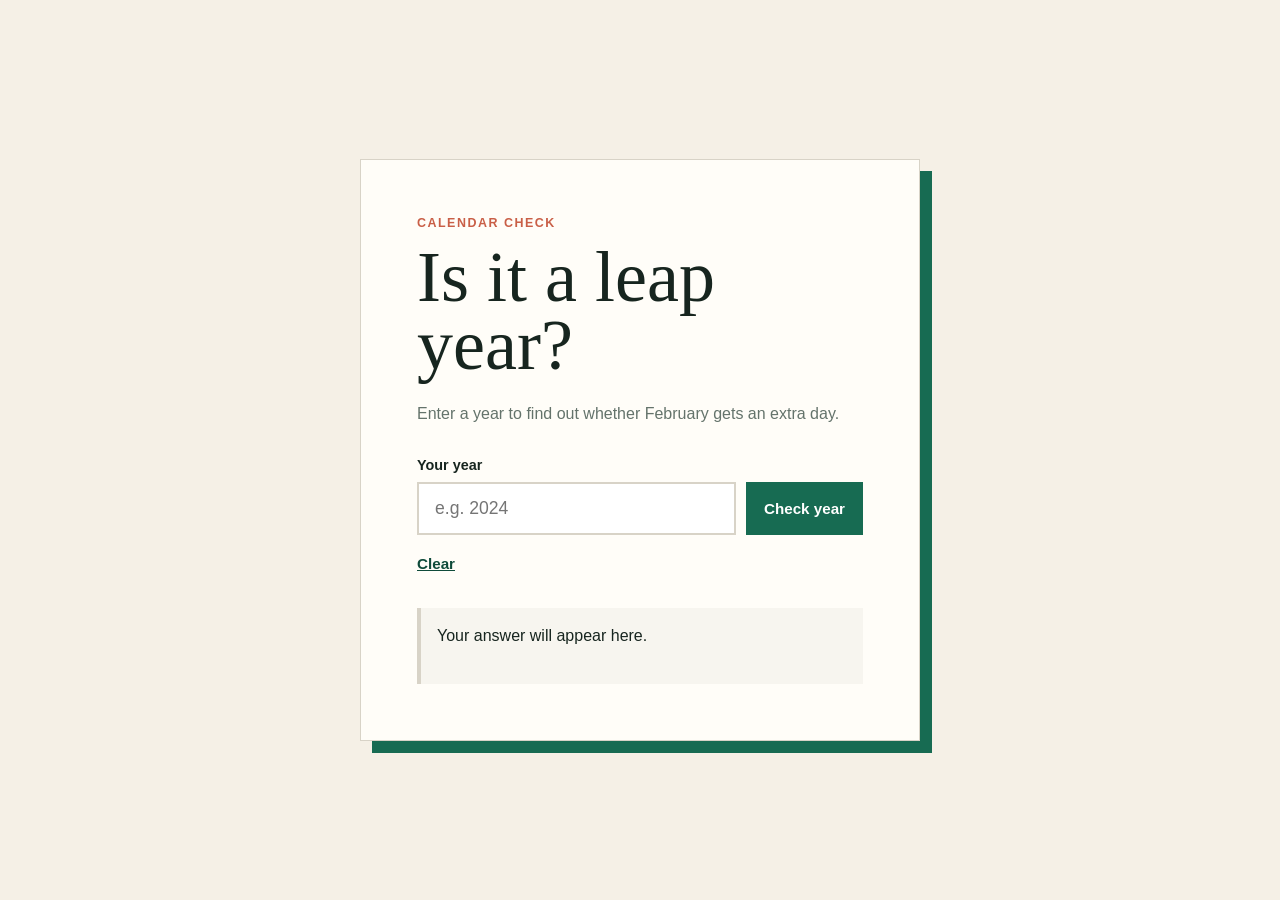
==== index.html @ cb3106bf "first commit" ====
<!DOCTYPE html>
<html lang="en">
<head>
	<meta charset="UTF-8">
	<meta name="viewport" content="width=device-width, initial-scale=1.0">
	<title>Leap Year Checker</title>
	<style>
		:root {
			--ink: #17251f;
			--muted: #64736b;
			--paper: #f5f0e6;
			--panel: #fffdf8;
			--green: #176b52;
			--green-dark: #0f4b3a;
			--line: #d8d3c7;
			--coral: #c95f47;
		}

		* {
			box-sizing: border-box;
		}

		body {
			min-height: 100vh;
			margin: 0;
			display: grid;
			place-items: center;
			padding: 24px;
			color: var(--ink);
			background: var(--paper);
			font-family: Georgia, "Times New Roman", serif;
		}

		main {
			width: min(100%, 560px);
			padding: clamp(28px, 7vw, 56px);
			border: 1px solid var(--line);
			background: var(--panel);
			box-shadow: 12px 12px 0 var(--green);
		}

		.eyebrow {
			margin: 0 0 12px;
			color: var(--coral);
			font: 700 0.78rem/1.2 Arial, sans-serif;
			letter-spacing: 0.12em;
			text-transform: uppercase;
		}

		h1 {
			max-width: 380px;
			margin: 0;
			font-size: clamp(2.4rem, 8vw, 4.5rem);
			line-height: 0.95;
			font-weight: 400;
		}

		.intro {
			margin: 22px 0 30px;
			color: var(--muted);
			font: 1rem/1.6 Arial, sans-serif;
		}

		label {
			display: block;
			margin-bottom: 8px;
			font: 700 0.9rem/1.2 Arial, sans-serif;
		}

		.input-row {
			display: flex;
			gap: 10px;
		}

		input {
			min-width: 0;
			flex: 1;
			padding: 14px 16px;
			border: 2px solid var(--line);
			color: var(--ink);
			background: white;
			font: 1.1rem Arial, sans-serif;
		}

		input:focus {
			outline: 3px solid #b9d9cc;
			border-color: var(--green);
		}

		button {
			padding: 14px 18px;
			border: 0;
			color: white;
			background: var(--green);
			cursor: pointer;
			font: 700 0.95rem Arial, sans-serif;
		}

		button:hover {
			background: var(--green-dark);
		}

		button.secondary {
			margin-top: 12px;
			padding: 8px 0;
			color: var(--green-dark);
			background: transparent;
			text-decoration: underline;
		}

		.result {
			min-height: 76px;
			margin-top: 28px;
			padding: 16px;
			border-left: 4px solid var(--line);
			background: #f7f5ef;
			font: 1rem/1.5 Arial, sans-serif;
		}

		.result.success {
			border-left-color: var(--green);
		}

		.result.error {
			border-left-color: var(--coral);
		}

		@media (max-width: 430px) {
			main {
				box-shadow: 7px 7px 0 var(--green);
			}

			.input-row {
				flex-direction: column;
			}
		}
	</style>
</head>
<body>
	<main>
		<p class="eyebrow">Calendar check</p>
		<h1>Is it a leap year?</h1>
		<p class="intro">Enter a year to find out whether February gets an extra day.</p>

		<form id="leap-form">
			<label for="year">Your year</label>
			<div class="input-row">
				<input id="year" name="year" type="number" min="1" step="1" placeholder="e.g. 2024" required>
				<button type="submit">Check year</button>
			</div>
			<button class="secondary" id="clear-button" type="button">Clear</button>
		</form>

		<div class="result" id="result" aria-live="polite">Your answer will appear here.</div>
	</main>

	<script>
		const form = document.querySelector("#leap-form");
		const yearInput = document.querySelector("#year");
		const result = document.querySelector("#result");
		const clearButton = document.querySelector("#clear-button");

		form.addEventListener("submit", (event) => {
			event.preventDefault();
			const year = Number(yearInput.value);

			if (!Number.isInteger(year) || year < 1) {
				result.className = "result error";
				result.textContent = "Please enter a valid positive whole year.";
				return;
			}

			const isLeapYear = year % 400 === 0 || (year % 4 === 0 && year % 100 !== 0);
			result.className = `result ${isLeapYear ? "success" : "error"}`;
			result.textContent = isLeapYear
				? `${year} is a leap year.`
				: `${year} is not a leap year.`;
		});

		clearButton.addEventListener("click", () => {
			yearInput.value = "";
			result.className = "result";
			result.textContent = "Your answer will appear here.";
			yearInput.focus();
		});
	</script>
</body>
</html>
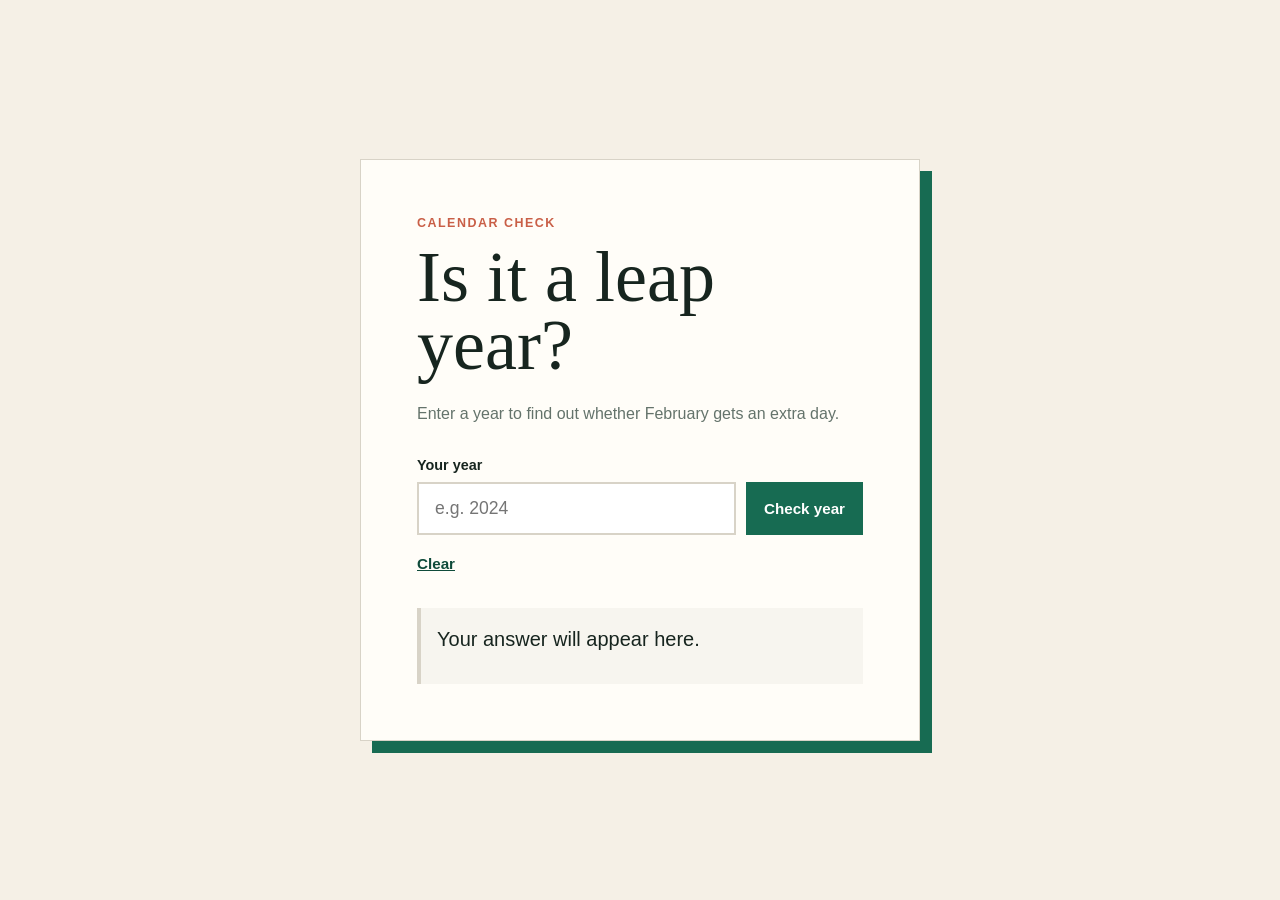
==== commit 03fcd4bb: "features added" ====
--- a/index.html
+++ b/index.html
@@ -125,6 +125,17 @@
 			border-left-color: var(--coral);
 		}
 
+		.result-title {
+			margin: 0 0 8px;
+			font-size: 1.25rem;
+		}
+
+		.result-details {
+			margin: 0;
+			color: var(--muted);
+			font-size: 0.9rem;
+		}
+
 		@media (max-width: 430px) {
 			main {
 				box-shadow: 7px 7px 0 var(--green);
@@ -151,7 +162,9 @@
 			<button class="secondary" id="clear-button" type="button">Clear</button>
 		</form>
 
-		<div class="result" id="result" aria-live="polite">Your answer will appear here.</div>
+		<div class="result" id="result" aria-live="polite">
+			<p class="result-title">Your answer will appear here.</p>
+		</div>
 	</main>
 
 	<script>
@@ -160,6 +173,21 @@
 		const result = document.querySelector("#result");
 		const clearButton = document.querySelector("#clear-button");
 
+		const isLeapYear = (year) => year % 400 === 0 || (year % 4 === 0 && year % 100 !== 0);
+
+		const findPreviousLeapYear = (year) => {
+			for (let candidate = year - 1; candidate >= 1; candidate -= 1) {
+				if (isLeapYear(candidate)) return candidate;
+			}
+			return null;
+		};
+
+		const findNextLeapYear = (year) => {
+			let candidate = year + 1;
+			while (!isLeapYear(candidate)) candidate += 1;
+			return candidate;
+		};
+
 		form.addEventListener("submit", (event) => {
 			event.preventDefault();
 			const year = Number(yearInput.value);
@@ -170,17 +198,25 @@
 				return;
 			}
 
-			const isLeapYear = year % 400 === 0 || (year % 4 === 0 && year % 100 !== 0);
-			result.className = `result ${isLeapYear ? "success" : "error"}`;
-			result.textContent = isLeapYear
-				? `${year} is a leap year.`
-				: `${year} is not a leap year.`;
+			const leapYear = isLeapYear(year);
+			const previousLeapYear = findPreviousLeapYear(year);
+			const nextLeapYear = findNextLeapYear(year);
+			const februaryDays = leapYear ? 29 : 28;
+			const previousText = previousLeapYear
+				? `Previous leap year: ${previousLeapYear}`
+				: "No previous positive leap year";
+
+			result.className = `result ${leapYear ? "success" : "error"}`;
+			result.innerHTML = `
+				<p class="result-title">${year} is ${leapYear ? "a" : "not a"} leap year.</p>
+				<p class="result-details">February has ${februaryDays} days.<br>${previousText}<br>Next leap year: ${nextLeapYear}</p>
+			`;
 		});
 
 		clearButton.addEventListener("click", () => {
 			yearInput.value = "";
 			result.className = "result";
-			result.textContent = "Your answer will appear here.";
+			result.innerHTML = '<p class="result-title">Your answer will appear here.</p>';
 			yearInput.focus();
 		});
 	</script>
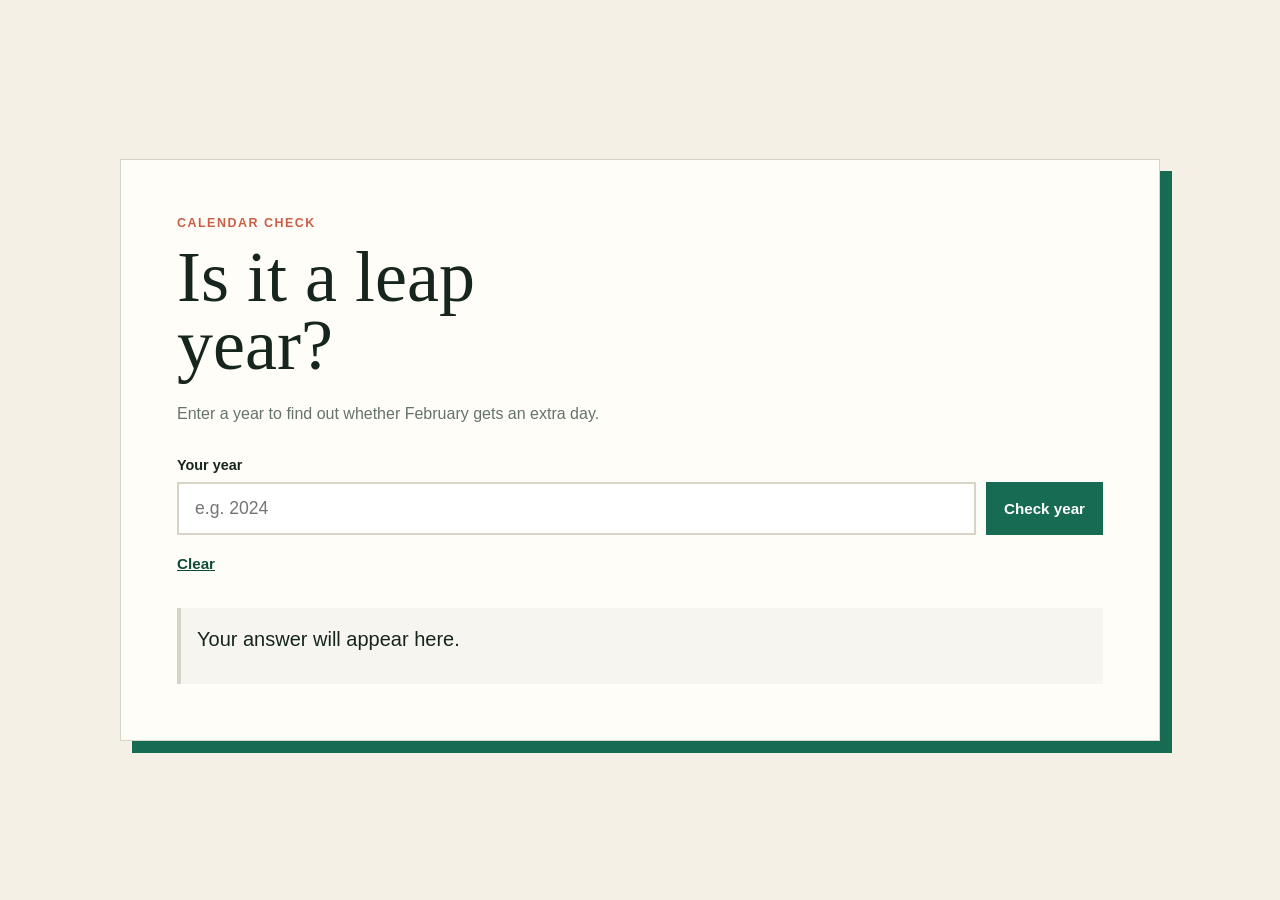
==== commit 0177dc9d: "Calendar added" ====
--- a/index.html
+++ b/index.html
@@ -32,7 +32,7 @@
 		}
 
 		main {
-			width: min(100%, 560px);
+			width: min(100%, 1040px);
 			padding: clamp(28px, 7vw, 56px);
 			border: 1px solid var(--line);
 			background: var(--panel);
@@ -136,6 +136,215 @@
 			font-size: 0.9rem;
 		}
 
+		.eid-section {
+			margin-top: 28px;
+			padding-top: 24px;
+			border-top: 1px solid var(--line);
+		}
+
+		.eid-section h2 {
+			margin: 0 0 6px;
+			font-size: 1.35rem;
+			font-weight: 400;
+		}
+
+		.eid-note {
+			margin: 0 0 14px;
+			color: var(--muted);
+			font: 0.78rem/1.45 Arial, sans-serif;
+		}
+
+		.eid-table {
+			width: 100%;
+			border-collapse: collapse;
+			font: 0.82rem/1.4 Arial, sans-serif;
+		}
+
+		.eid-table th,
+		.eid-table td {
+			padding: 9px 4px;
+			border-bottom: 1px solid var(--line);
+			text-align: left;
+		}
+
+		.eid-table th {
+			color: var(--muted);
+			font-size: 0.7rem;
+			letter-spacing: 0.05em;
+			text-transform: uppercase;
+		}
+
+		.eid-table td:first-child {
+			font-weight: 700;
+		}
+
+		.eid-table tr.current-year {
+			color: var(--green-dark);
+			background: #eef5ef;
+		}
+
+		.ramadan-section {
+			margin-top: 28px;
+			padding-top: 24px;
+			border-top: 1px solid var(--line);
+		}
+
+		.ramadan-section h2 {
+			margin: 0 0 6px;
+			font-size: 1.35rem;
+			font-weight: 400;
+		}
+
+		.ramadan-table {
+			width: 100%;
+			border-collapse: collapse;
+			font: 0.82rem/1.4 Arial, sans-serif;
+		}
+
+		.ramadan-table th,
+		.ramadan-table td {
+			padding: 9px 4px;
+			border-bottom: 1px solid var(--line);
+			text-align: left;
+		}
+
+		.ramadan-table th {
+			color: var(--muted);
+			font-size: 0.7rem;
+			letter-spacing: 0.05em;
+			text-transform: uppercase;
+		}
+
+		.ramadan-table td:first-child {
+			font-weight: 700;
+		}
+
+		.calendar-section {
+			margin-top: 28px;
+			padding-top: 24px;
+			border-top: 1px solid var(--line);
+		}
+
+		.calendar-heading {
+			display: flex;
+			align-items: baseline;
+			justify-content: space-between;
+			gap: 16px;
+		}
+
+		.calendar-heading h2 {
+			margin: 0 0 6px;
+			font-size: 1.35rem;
+			font-weight: 400;
+		}
+
+		.calendar-heading span {
+			color: var(--muted);
+			font: 700 0.75rem Arial, sans-serif;
+			letter-spacing: 0.08em;
+			text-transform: uppercase;
+		}
+
+		.calendar-legend {
+			display: flex;
+			flex-wrap: wrap;
+			gap: 12px;
+			margin: 6px 0 18px;
+			color: var(--muted);
+			font: 0.75rem Arial, sans-serif;
+		}
+
+		.legend-item::before {
+			display: inline-block;
+			width: 9px;
+			height: 9px;
+			margin-right: 5px;
+			border-radius: 50%;
+			background: var(--line);
+			content: "";
+		}
+
+		.legend-item.ramadan::before {
+			background: #c9e9d6;
+		}
+
+		.legend-item.fitr::before {
+			background: var(--coral);
+		}
+
+		.legend-item.adha::before {
+			background: var(--green);
+		}
+
+		.calendar-grid {
+			display: grid;
+			grid-template-columns: repeat(3, minmax(0, 1fr));
+			gap: 14px;
+		}
+
+		.month-card {
+			padding: 12px;
+			border: 1px solid var(--line);
+			background: #fbfaf5;
+		}
+
+		.month-card h3 {
+			margin: 0 0 10px;
+			font: 700 0.85rem Arial, sans-serif;
+		}
+
+		.weekdays,
+		.month-days {
+			display: grid;
+			grid-template-columns: repeat(7, 1fr);
+			gap: 3px;
+		}
+
+		.weekdays {
+			margin-bottom: 4px;
+			color: var(--muted);
+			font: 700 0.58rem Arial, sans-serif;
+			text-align: center;
+			text-transform: uppercase;
+		}
+
+		.day,
+		.empty-day {
+			min-width: 0;
+			aspect-ratio: 1;
+		}
+
+		.day {
+			display: grid;
+			place-items: center;
+			border: 0;
+			border-radius: 3px;
+			color: var(--ink);
+			background: transparent;
+			font: 0.72rem Arial, sans-serif;
+		}
+
+		.day.ramadan {
+			background: #c9e9d6;
+		}
+
+		.day.eid-fitr {
+			color: white;
+			background: var(--coral);
+			font-weight: 700;
+		}
+
+		.day.eid-adha {
+			color: white;
+			background: var(--green);
+			font-weight: 700;
+		}
+
+		.day[title]:hover {
+			outline: 2px solid var(--ink);
+			outline-offset: 1px;
+		}
+
 		@media (max-width: 430px) {
 			main {
 				box-shadow: 7px 7px 0 var(--green);
@@ -143,6 +352,24 @@
 
 			.input-row {
 				flex-direction: column;
+			}
+		}
+
+		@media (max-width: 760px) {
+			.calendar-grid {
+				grid-template-columns: repeat(2, minmax(0, 1fr));
+			}
+		}
+
+		@media (max-width: 470px) {
+			.calendar-grid {
+				grid-template-columns: 1fr;
+			}
+
+			.calendar-heading {
+				align-items: flex-start;
+				flex-direction: column;
+				gap: 0;
 			}
 		}
 	</style>
@@ -165,6 +392,41 @@
 		<div class="result" id="result" aria-live="polite">
 			<p class="result-title">Your answer will appear here.</p>
 		</div>
+
+		<section class="eid-section" id="eid-section" hidden aria-labelledby="eid-title">
+			<h2 id="eid-title">Eid dates</h2>
+			<p class="eid-note">Calculated Gregorian dates using the Umm al-Qura calendar. Local moon-sighting announcements may differ by one day.</p>
+			<table class="eid-table">
+				<thead>
+					<tr><th>Year</th><th>Eid al-Fitr</th><th>Eid al-Adha</th></tr>
+				</thead>
+				<tbody id="eid-dates"></tbody>
+			</table>
+		</section>
+
+		<section class="ramadan-section" id="ramadan-section" hidden aria-labelledby="ramadan-title">
+			<h2 id="ramadan-title">Ramadan calendar</h2>
+			<p class="eid-note">Calculated Gregorian dates using the Umm al-Qura calendar. Local moon-sighting announcements may differ by one day.</p>
+			<table class="ramadan-table">
+				<thead>
+					<tr><th>Ramadan</th><th>Begins</th><th>Ends</th><th>Days</th></tr>
+				</thead>
+				<tbody id="ramadan-dates"></tbody>
+			</table>
+		</section>
+
+		<section class="calendar-section" id="calendar-section" hidden aria-labelledby="calendar-title">
+			<div class="calendar-heading">
+				<h2 id="calendar-title">Year calendar</h2>
+				<span id="calendar-year"></span>
+			</div>
+			<div class="calendar-legend" aria-label="Calendar highlights">
+				<span class="legend-item ramadan">Ramadan</span>
+				<span class="legend-item fitr">Eid al-Fitr</span>
+				<span class="legend-item adha">Eid al-Adha</span>
+			</div>
+			<div class="calendar-grid" id="calendar-grid"></div>
+		</section>
 	</main>
 
 	<script>
@@ -172,6 +434,27 @@
 		const yearInput = document.querySelector("#year");
 		const result = document.querySelector("#result");
 		const clearButton = document.querySelector("#clear-button");
+		const eidSection = document.querySelector("#eid-section");
+		const eidDates = document.querySelector("#eid-dates");
+		const ramadanSection = document.querySelector("#ramadan-section");
+		const ramadanDates = document.querySelector("#ramadan-dates");
+		const calendarSection = document.querySelector("#calendar-section");
+		const calendarYear = document.querySelector("#calendar-year");
+		const calendarGrid = document.querySelector("#calendar-grid");
+		const monthNames = ["January", "February", "March", "April", "May", "June", "July", "August", "September", "October", "November", "December"];
+		const weekdayNames = ["Mon", "Tue", "Wed", "Thu", "Fri", "Sat", "Sun"];
+		const islamicFormatter = new Intl.DateTimeFormat("en-u-ca-islamic-umalqura", {
+			day: "numeric",
+			month: "numeric",
+			year: "numeric",
+			timeZone: "UTC"
+		});
+		const dateFormatter = new Intl.DateTimeFormat("en", {
+			day: "numeric",
+			month: "short",
+			year: "numeric",
+			timeZone: "UTC"
+		});
 
 		const isLeapYear = (year) => year % 400 === 0 || (year % 4 === 0 && year % 100 !== 0);
 
@@ -186,6 +469,122 @@
 			let candidate = year + 1;
 			while (!isLeapYear(candidate)) candidate += 1;
 			return candidate;
+		};
+
+		const getEidDates = (year) => {
+			const dates = {};
+			const date = new Date(0);
+			date.setUTCFullYear(year, 0, 1);
+			date.setUTCHours(0, 0, 0, 0);
+
+			for (let day = 0; day < 366; day += 1) {
+				const parts = islamicFormatter.formatToParts(date);
+				const month = Number(parts.find((part) => part.type === "month").value);
+				const islamicDay = Number(parts.find((part) => part.type === "day").value);
+
+				if (islamicDay === 1 && month === 10) dates.fitr = new Date(date);
+				if (islamicDay === 10 && month === 12) dates.adha = new Date(date);
+				date.setUTCDate(date.getUTCDate() + 1);
+			}
+
+			return dates;
+		};
+
+		const getRamadanPeriods = (year) => {
+			const yearStart = new Date(Date.UTC(year, 0, 1));
+			const yearEnd = new Date(Date.UTC(year, 11, 31));
+			const scanDate = new Date(Date.UTC(Math.max(1, year - 1), 0, 1));
+			const periods = [];
+
+			for (let day = 0; day < 1100; day += 1) {
+				const parts = islamicFormatter.formatToParts(scanDate);
+				const month = Number(parts.find((part) => part.type === "month").value);
+				const islamicDay = Number(parts.find((part) => part.type === "day").value);
+
+				if (month === 9 && islamicDay === 1) {
+					const start = new Date(scanDate);
+					const end = new Date(scanDate);
+
+					for (let nextDay = 0; nextDay < 40; nextDay += 1) {
+						end.setUTCDate(end.getUTCDate() + 1);
+						const nextParts = islamicFormatter.formatToParts(end);
+						const nextMonth = Number(nextParts.find((part) => part.type === "month").value);
+						const nextIslamicDay = Number(nextParts.find((part) => part.type === "day").value);
+						if (nextMonth === 10 && nextIslamicDay === 1) break;
+					}
+
+					end.setUTCDate(end.getUTCDate() - 1);
+					if (start <= yearEnd && end >= yearStart) {
+						periods.push({ start, end, days: Math.round((end - start) / 86400000) + 1 });
+					}
+				}
+
+				scanDate.setUTCDate(scanDate.getUTCDate() + 1);
+			}
+
+			return periods;
+		};
+
+		const showEidDates = (year) => {
+			const years = [year - 2, year - 1, year, year + 1, year + 2].filter((value) => value > 0);
+			eidDates.innerHTML = years.map((dateYear) => {
+				const dates = getEidDates(dateYear);
+				const fitr = dates.fitr ? dateFormatter.format(dates.fitr) : "Unavailable";
+				const adha = dates.adha ? dateFormatter.format(dates.adha) : "Unavailable";
+				return `<tr class="${dateYear === year ? "current-year" : ""}"><td>${dateYear}</td><td>${fitr}</td><td>${adha}</td></tr>`;
+			}).join("");
+			eidSection.hidden = false;
+		};
+
+		const showRamadanDates = (year) => {
+			ramadanDates.innerHTML = getRamadanPeriods(year).map((period) => `
+				<tr>
+					<td>${dateFormatter.format(period.start).slice(-4)}</td>
+					<td>${dateFormatter.format(period.start)}</td>
+					<td>${dateFormatter.format(period.end)}</td>
+					<td>${period.days}</td>
+				</tr>
+			`).join("");
+			ramadanSection.hidden = false;
+		};
+
+		const dateKey = (date) => date.toISOString().slice(0, 10);
+
+		const showYearCalendar = (year) => {
+			const eidDatesForYear = getEidDates(year);
+			const eidMap = new Map([
+				[dateKey(eidDatesForYear.fitr), "eid-fitr"],
+				[dateKey(eidDatesForYear.adha), "eid-adha"]
+			]);
+			const ramadanDays = new Set();
+
+			getRamadanPeriods(year).forEach((period) => {
+				const day = new Date(Math.max(period.start, new Date(Date.UTC(year, 0, 1))));
+				const lastDay = new Date(Math.min(period.end, new Date(Date.UTC(year, 11, 31))));
+				while (day <= lastDay) {
+					ramadanDays.add(dateKey(day));
+					day.setUTCDate(day.getUTCDate() + 1);
+				}
+			});
+
+			calendarYear.textContent = String(year);
+			calendarGrid.innerHTML = monthNames.map((monthName, monthIndex) => {
+				const firstDay = new Date(Date.UTC(year, monthIndex, 1));
+				const daysInMonth = new Date(Date.UTC(year, monthIndex + 1, 0)).getUTCDate();
+				const firstWeekday = (firstDay.getUTCDay() + 6) % 7;
+				const cells = Array.from({ length: firstWeekday }, () => '<span class="empty-day" aria-hidden="true"></span>');
+
+				for (let dayNumber = 1; dayNumber <= daysInMonth; dayNumber += 1) {
+					const date = new Date(Date.UTC(year, monthIndex, dayNumber));
+					const key = dateKey(date);
+					const eventClass = eidMap.get(key) || (ramadanDays.has(key) ? "ramadan" : "");
+					const eventName = eventClass === "eid-fitr" ? "Eid al-Fitr" : eventClass === "eid-adha" ? "Eid al-Adha" : eventClass === "ramadan" ? "Ramadan" : "";
+					cells.push(`<span class="day ${eventClass}"${eventName ? ` title="${eventName}"` : ""}${eventName ? ` aria-label="${monthName} ${dayNumber}, ${year}: ${eventName}"` : ""}>${dayNumber}</span>`);
+				}
+
+				return `<article class="month-card"><h3>${monthName}</h3><div class="weekdays">${weekdayNames.map((weekday) => `<span>${weekday}</span>`).join("")}</div><div class="month-days">${cells.join("")}</div></article>`;
+			}).join("");
+			calendarSection.hidden = false;
 		};
 
 		form.addEventListener("submit", (event) => {
@@ -211,12 +610,21 @@
 				<p class="result-title">${year} is ${leapYear ? "a" : "not a"} leap year.</p>
 				<p class="result-details">February has ${februaryDays} days.<br>${previousText}<br>Next leap year: ${nextLeapYear}</p>
 			`;
+			showEidDates(year);
+			showRamadanDates(year);
+			showYearCalendar(year);
 		});
 
 		clearButton.addEventListener("click", () => {
 			yearInput.value = "";
 			result.className = "result";
 			result.innerHTML = '<p class="result-title">Your answer will appear here.</p>';
+			eidSection.hidden = true;
+			eidDates.innerHTML = "";
+			ramadanSection.hidden = true;
+			ramadanDates.innerHTML = "";
+			calendarSection.hidden = true;
+			calendarGrid.innerHTML = "";
 			yearInput.focus();
 		});
 	</script>
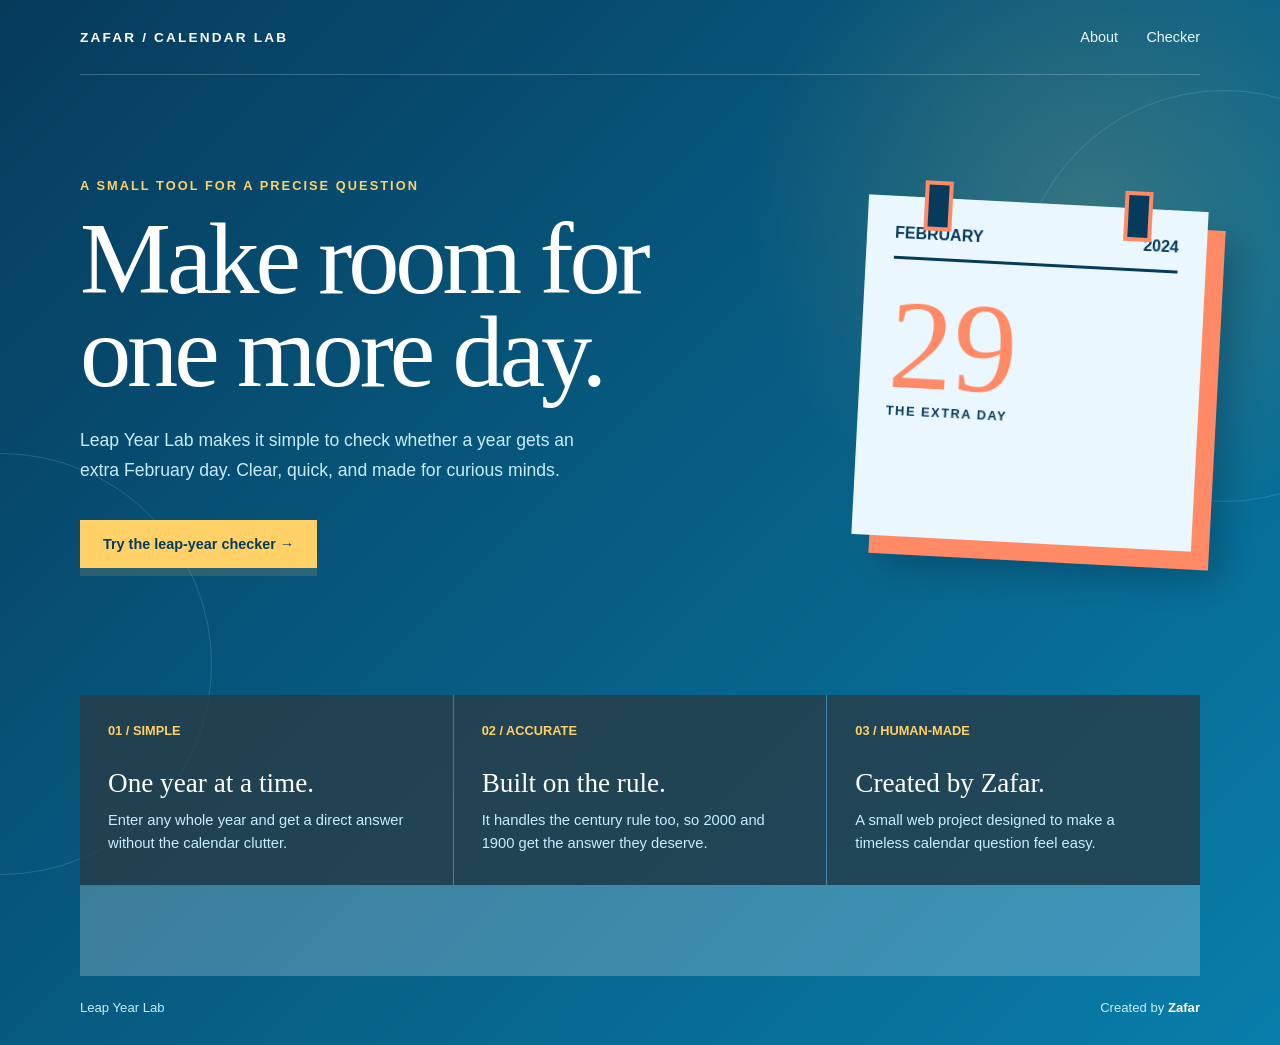
==== commit 9f82e6a5: "Make welcome page fix" ====
--- a/index.html
+++ b/index.html
@@ -3,630 +3,58 @@
 <head>
 	<meta charset="UTF-8">
 	<meta name="viewport" content="width=device-width, initial-scale=1.0">
-	<title>Leap Year Checker</title>
-	<style>
-		:root {
-			--ink: #17251f;
-			--muted: #64736b;
-			--paper: #f5f0e6;
-			--panel: #fffdf8;
-			--green: #176b52;
-			--green-dark: #0f4b3a;
-			--line: #d8d3c7;
-			--coral: #c95f47;
-		}
-
-		* {
-			box-sizing: border-box;
-		}
-
-		body {
-			min-height: 100vh;
-			margin: 0;
-			display: grid;
-			place-items: center;
-			padding: 24px;
-			color: var(--ink);
-			background: var(--paper);
-			font-family: Georgia, "Times New Roman", serif;
-		}
-
-		main {
-			width: min(100%, 1040px);
-			padding: clamp(28px, 7vw, 56px);
-			border: 1px solid var(--line);
-			background: var(--panel);
-			box-shadow: 12px 12px 0 var(--green);
-		}
-
-		.eyebrow {
-			margin: 0 0 12px;
-			color: var(--coral);
-			font: 700 0.78rem/1.2 Arial, sans-serif;
-			letter-spacing: 0.12em;
-			text-transform: uppercase;
-		}
-
-		h1 {
-			max-width: 380px;
-			margin: 0;
-			font-size: clamp(2.4rem, 8vw, 4.5rem);
-			line-height: 0.95;
-			font-weight: 400;
-		}
-
-		.intro {
-			margin: 22px 0 30px;
-			color: var(--muted);
-			font: 1rem/1.6 Arial, sans-serif;
-		}
-
-		label {
-			display: block;
-			margin-bottom: 8px;
-			font: 700 0.9rem/1.2 Arial, sans-serif;
-		}
-
-		.input-row {
-			display: flex;
-			gap: 10px;
-		}
-
-		input {
-			min-width: 0;
-			flex: 1;
-			padding: 14px 16px;
-			border: 2px solid var(--line);
-			color: var(--ink);
-			background: white;
-			font: 1.1rem Arial, sans-serif;
-		}
-
-		input:focus {
-			outline: 3px solid #b9d9cc;
-			border-color: var(--green);
-		}
-
-		button {
-			padding: 14px 18px;
-			border: 0;
-			color: white;
-			background: var(--green);
-			cursor: pointer;
-			font: 700 0.95rem Arial, sans-serif;
-		}
-
-		button:hover {
-			background: var(--green-dark);
-		}
-
-		button.secondary {
-			margin-top: 12px;
-			padding: 8px 0;
-			color: var(--green-dark);
-			background: transparent;
-			text-decoration: underline;
-		}
-
-		.result {
-			min-height: 76px;
-			margin-top: 28px;
-			padding: 16px;
-			border-left: 4px solid var(--line);
-			background: #f7f5ef;
-			font: 1rem/1.5 Arial, sans-serif;
-		}
-
-		.result.success {
-			border-left-color: var(--green);
-		}
-
-		.result.error {
-			border-left-color: var(--coral);
-		}
-
-		.result-title {
-			margin: 0 0 8px;
-			font-size: 1.25rem;
-		}
-
-		.result-details {
-			margin: 0;
-			color: var(--muted);
-			font-size: 0.9rem;
-		}
-
-		.eid-section {
-			margin-top: 28px;
-			padding-top: 24px;
-			border-top: 1px solid var(--line);
-		}
-
-		.eid-section h2 {
-			margin: 0 0 6px;
-			font-size: 1.35rem;
-			font-weight: 400;
-		}
-
-		.eid-note {
-			margin: 0 0 14px;
-			color: var(--muted);
-			font: 0.78rem/1.45 Arial, sans-serif;
-		}
-
-		.eid-table {
-			width: 100%;
-			border-collapse: collapse;
-			font: 0.82rem/1.4 Arial, sans-serif;
-		}
-
-		.eid-table th,
-		.eid-table td {
-			padding: 9px 4px;
-			border-bottom: 1px solid var(--line);
-			text-align: left;
-		}
-
-		.eid-table th {
-			color: var(--muted);
-			font-size: 0.7rem;
-			letter-spacing: 0.05em;
-			text-transform: uppercase;
-		}
-
-		.eid-table td:first-child {
-			font-weight: 700;
-		}
-
-		.eid-table tr.current-year {
-			color: var(--green-dark);
-			background: #eef5ef;
-		}
-
-		.ramadan-section {
-			margin-top: 28px;
-			padding-top: 24px;
-			border-top: 1px solid var(--line);
-		}
-
-		.ramadan-section h2 {
-			margin: 0 0 6px;
-			font-size: 1.35rem;
-			font-weight: 400;
-		}
-
-		.ramadan-table {
-			width: 100%;
-			border-collapse: collapse;
-			font: 0.82rem/1.4 Arial, sans-serif;
-		}
-
-		.ramadan-table th,
-		.ramadan-table td {
-			padding: 9px 4px;
-			border-bottom: 1px solid var(--line);
-			text-align: left;
-		}
-
-		.ramadan-table th {
-			color: var(--muted);
-			font-size: 0.7rem;
-			letter-spacing: 0.05em;
-			text-transform: uppercase;
-		}
-
-		.ramadan-table td:first-child {
-			font-weight: 700;
-		}
-
-		.calendar-section {
-			margin-top: 28px;
-			padding-top: 24px;
-			border-top: 1px solid var(--line);
-		}
-
-		.calendar-heading {
-			display: flex;
-			align-items: baseline;
-			justify-content: space-between;
-			gap: 16px;
-		}
-
-		.calendar-heading h2 {
-			margin: 0 0 6px;
-			font-size: 1.35rem;
-			font-weight: 400;
-		}
-
-		.calendar-heading span {
-			color: var(--muted);
-			font: 700 0.75rem Arial, sans-serif;
-			letter-spacing: 0.08em;
-			text-transform: uppercase;
-		}
-
-		.calendar-legend {
-			display: flex;
-			flex-wrap: wrap;
-			gap: 12px;
-			margin: 6px 0 18px;
-			color: var(--muted);
-			font: 0.75rem Arial, sans-serif;
-		}
-
-		.legend-item::before {
-			display: inline-block;
-			width: 9px;
-			height: 9px;
-			margin-right: 5px;
-			border-radius: 50%;
-			background: var(--line);
-			content: "";
-		}
-
-		.legend-item.ramadan::before {
-			background: #c9e9d6;
-		}
-
-		.legend-item.fitr::before {
-			background: var(--coral);
-		}
-
-		.legend-item.adha::before {
-			background: var(--green);
-		}
-
-		.calendar-grid {
-			display: grid;
-			grid-template-columns: repeat(3, minmax(0, 1fr));
-			gap: 14px;
-		}
-
-		.month-card {
-			padding: 12px;
-			border: 1px solid var(--line);
-			background: #fbfaf5;
-		}
-
-		.month-card h3 {
-			margin: 0 0 10px;
-			font: 700 0.85rem Arial, sans-serif;
-		}
-
-		.weekdays,
-		.month-days {
-			display: grid;
-			grid-template-columns: repeat(7, 1fr);
-			gap: 3px;
-		}
-
-		.weekdays {
-			margin-bottom: 4px;
-			color: var(--muted);
-			font: 700 0.58rem Arial, sans-serif;
-			text-align: center;
-			text-transform: uppercase;
-		}
-
-		.day,
-		.empty-day {
-			min-width: 0;
-			aspect-ratio: 1;
-		}
-
-		.day {
-			display: grid;
-			place-items: center;
-			border: 0;
-			border-radius: 3px;
-			color: var(--ink);
-			background: transparent;
-			font: 0.72rem Arial, sans-serif;
-		}
-
-		.day.ramadan {
-			background: #c9e9d6;
-		}
-
-		.day.eid-fitr {
-			color: white;
-			background: var(--coral);
-			font-weight: 700;
-		}
-
-		.day.eid-adha {
-			color: white;
-			background: var(--green);
-			font-weight: 700;
-		}
-
-		.day[title]:hover {
-			outline: 2px solid var(--ink);
-			outline-offset: 1px;
-		}
-
-		@media (max-width: 430px) {
-			main {
-				box-shadow: 7px 7px 0 var(--green);
-			}
-
-			.input-row {
-				flex-direction: column;
-			}
-		}
-
-		@media (max-width: 760px) {
-			.calendar-grid {
-				grid-template-columns: repeat(2, minmax(0, 1fr));
-			}
-		}
-
-		@media (max-width: 470px) {
-			.calendar-grid {
-				grid-template-columns: 1fr;
-			}
-
-			.calendar-heading {
-				align-items: flex-start;
-				flex-direction: column;
-				gap: 0;
-			}
-		}
-	</style>
+	<title>Leap Year Lab | Created by Zafar</title>
+	<link rel="stylesheet" href="style.css">
 </head>
 <body>
-	<main>
-		<p class="eyebrow">Calendar check</p>
-		<h1>Is it a leap year?</h1>
-		<p class="intro">Enter a year to find out whether February gets an extra day.</p>
+	<div class="page">
+		<header>
+			<a class="brand" href="index.html">Zafar / Calendar Lab</a>
+			<nav aria-label="Main navigation">
+				<a href="#about">About</a>
+				<a href="checker.html">Checker</a>
+			</nav>
+		</header>
 
-		<form id="leap-form">
-			<label for="year">Your year</label>
-			<div class="input-row">
-				<input id="year" name="year" type="number" min="1" step="1" placeholder="e.g. 2024" required>
-				<button type="submit">Check year</button>
-			</div>
-			<button class="secondary" id="clear-button" type="button">Clear</button>
-		</form>
+		<main>
+			<section class="hero" aria-labelledby="page-title">
+				<div>
+					<p class="kicker">A small tool for a precise question</p>
+					<h1 id="page-title">Make room for one more day.</h1>
+					<p class="hero-copy">Leap Year Lab makes it simple to check whether a year gets an extra February day. Clear, quick, and made for curious minds.</p>
+					<a class="button" href="checker.html">Try the leap-year checker &rarr;</a>
+				</div>
 
-		<div class="result" id="result" aria-live="polite">
-			<p class="result-title">Your answer will appear here.</p>
-		</div>
+				<div class="calendar-mark" aria-label="Illustration of a February calendar with 29 days">
+					<div class="mark-month"><span>FEBRUARY</span><span>2024</span></div>
+					<div class="mark-number">29</div>
+					<div class="mark-caption">The extra day</div>
+				</div>
+			</section>
 
-		<section class="eid-section" id="eid-section" hidden aria-labelledby="eid-title">
-			<h2 id="eid-title">Eid dates</h2>
-			<p class="eid-note">Calculated Gregorian dates using the Umm al-Qura calendar. Local moon-sighting announcements may differ by one day.</p>
-			<table class="eid-table">
-				<thead>
-					<tr><th>Year</th><th>Eid al-Fitr</th><th>Eid al-Adha</th></tr>
-				</thead>
-				<tbody id="eid-dates"></tbody>
-			</table>
-		</section>
+			<section class="details" id="about" aria-label="About the project">
+				<article class="detail">
+					<span class="detail-number">01 / SIMPLE</span>
+					<h2>One year at a time.</h2>
+					<p>Enter any whole year and get a direct answer without the calendar clutter.</p>
+				</article>
+				<article class="detail">
+					<span class="detail-number">02 / ACCURATE</span>
+					<h2>Built on the rule.</h2>
+					<p>It handles the century rule too, so 2000 and 1900 get the answer they deserve.</p>
+				</article>
+				<article class="detail">
+					<span class="detail-number">03 / HUMAN-MADE</span>
+					<h2>Created by Zafar.</h2>
+					<p>A small web project designed to make a timeless calendar question feel easy.</p>
+				</article>
+			</section>
+		</main>
 
-		<section class="ramadan-section" id="ramadan-section" hidden aria-labelledby="ramadan-title">
-			<h2 id="ramadan-title">Ramadan calendar</h2>
-			<p class="eid-note">Calculated Gregorian dates using the Umm al-Qura calendar. Local moon-sighting announcements may differ by one day.</p>
-			<table class="ramadan-table">
-				<thead>
-					<tr><th>Ramadan</th><th>Begins</th><th>Ends</th><th>Days</th></tr>
-				</thead>
-				<tbody id="ramadan-dates"></tbody>
-			</table>
-		</section>
-
-		<section class="calendar-section" id="calendar-section" hidden aria-labelledby="calendar-title">
-			<div class="calendar-heading">
-				<h2 id="calendar-title">Year calendar</h2>
-				<span id="calendar-year"></span>
-			</div>
-			<div class="calendar-legend" aria-label="Calendar highlights">
-				<span class="legend-item ramadan">Ramadan</span>
-				<span class="legend-item fitr">Eid al-Fitr</span>
-				<span class="legend-item adha">Eid al-Adha</span>
-			</div>
-			<div class="calendar-grid" id="calendar-grid"></div>
-		</section>
-	</main>
-
-	<script>
-		const form = document.querySelector("#leap-form");
-		const yearInput = document.querySelector("#year");
-		const result = document.querySelector("#result");
-		const clearButton = document.querySelector("#clear-button");
-		const eidSection = document.querySelector("#eid-section");
-		const eidDates = document.querySelector("#eid-dates");
-		const ramadanSection = document.querySelector("#ramadan-section");
-		const ramadanDates = document.querySelector("#ramadan-dates");
-		const calendarSection = document.querySelector("#calendar-section");
-		const calendarYear = document.querySelector("#calendar-year");
-		const calendarGrid = document.querySelector("#calendar-grid");
-		const monthNames = ["January", "February", "March", "April", "May", "June", "July", "August", "September", "October", "November", "December"];
-		const weekdayNames = ["Mon", "Tue", "Wed", "Thu", "Fri", "Sat", "Sun"];
-		const islamicFormatter = new Intl.DateTimeFormat("en-u-ca-islamic-umalqura", {
-			day: "numeric",
-			month: "numeric",
-			year: "numeric",
-			timeZone: "UTC"
-		});
-		const dateFormatter = new Intl.DateTimeFormat("en", {
-			day: "numeric",
-			month: "short",
-			year: "numeric",
-			timeZone: "UTC"
-		});
-
-		const isLeapYear = (year) => year % 400 === 0 || (year % 4 === 0 && year % 100 !== 0);
-
-		const findPreviousLeapYear = (year) => {
-			for (let candidate = year - 1; candidate >= 1; candidate -= 1) {
-				if (isLeapYear(candidate)) return candidate;
-			}
-			return null;
-		};
-
-		const findNextLeapYear = (year) => {
-			let candidate = year + 1;
-			while (!isLeapYear(candidate)) candidate += 1;
-			return candidate;
-		};
-
-		const getEidDates = (year) => {
-			const dates = {};
-			const date = new Date(0);
-			date.setUTCFullYear(year, 0, 1);
-			date.setUTCHours(0, 0, 0, 0);
-
-			for (let day = 0; day < 366; day += 1) {
-				const parts = islamicFormatter.formatToParts(date);
-				const month = Number(parts.find((part) => part.type === "month").value);
-				const islamicDay = Number(parts.find((part) => part.type === "day").value);
-
-				if (islamicDay === 1 && month === 10) dates.fitr = new Date(date);
-				if (islamicDay === 10 && month === 12) dates.adha = new Date(date);
-				date.setUTCDate(date.getUTCDate() + 1);
-			}
-
-			return dates;
-		};
-
-		const getRamadanPeriods = (year) => {
-			const yearStart = new Date(Date.UTC(year, 0, 1));
-			const yearEnd = new Date(Date.UTC(year, 11, 31));
-			const scanDate = new Date(Date.UTC(Math.max(1, year - 1), 0, 1));
-			const periods = [];
-
-			for (let day = 0; day < 1100; day += 1) {
-				const parts = islamicFormatter.formatToParts(scanDate);
-				const month = Number(parts.find((part) => part.type === "month").value);
-				const islamicDay = Number(parts.find((part) => part.type === "day").value);
-
-				if (month === 9 && islamicDay === 1) {
-					const start = new Date(scanDate);
-					const end = new Date(scanDate);
-
-					for (let nextDay = 0; nextDay < 40; nextDay += 1) {
-						end.setUTCDate(end.getUTCDate() + 1);
-						const nextParts = islamicFormatter.formatToParts(end);
-						const nextMonth = Number(nextParts.find((part) => part.type === "month").value);
-						const nextIslamicDay = Number(nextParts.find((part) => part.type === "day").value);
-						if (nextMonth === 10 && nextIslamicDay === 1) break;
-					}
-
-					end.setUTCDate(end.getUTCDate() - 1);
-					if (start <= yearEnd && end >= yearStart) {
-						periods.push({ start, end, days: Math.round((end - start) / 86400000) + 1 });
-					}
-				}
-
-				scanDate.setUTCDate(scanDate.getUTCDate() + 1);
-			}
-
-			return periods;
-		};
-
-		const showEidDates = (year) => {
-			const years = [year - 2, year - 1, year, year + 1, year + 2].filter((value) => value > 0);
-			eidDates.innerHTML = years.map((dateYear) => {
-				const dates = getEidDates(dateYear);
-				const fitr = dates.fitr ? dateFormatter.format(dates.fitr) : "Unavailable";
-				const adha = dates.adha ? dateFormatter.format(dates.adha) : "Unavailable";
-				return `<tr class="${dateYear === year ? "current-year" : ""}"><td>${dateYear}</td><td>${fitr}</td><td>${adha}</td></tr>`;
-			}).join("");
-			eidSection.hidden = false;
-		};
-
-		const showRamadanDates = (year) => {
-			ramadanDates.innerHTML = getRamadanPeriods(year).map((period) => `
-				<tr>
-					<td>${dateFormatter.format(period.start).slice(-4)}</td>
-					<td>${dateFormatter.format(period.start)}</td>
-					<td>${dateFormatter.format(period.end)}</td>
-					<td>${period.days}</td>
-				</tr>
-			`).join("");
-			ramadanSection.hidden = false;
-		};
-
-		const dateKey = (date) => date.toISOString().slice(0, 10);
-
-		const showYearCalendar = (year) => {
-			const eidDatesForYear = getEidDates(year);
-			const eidMap = new Map([
-				[dateKey(eidDatesForYear.fitr), "eid-fitr"],
-				[dateKey(eidDatesForYear.adha), "eid-adha"]
-			]);
-			const ramadanDays = new Set();
-
-			getRamadanPeriods(year).forEach((period) => {
-				const day = new Date(Math.max(period.start, new Date(Date.UTC(year, 0, 1))));
-				const lastDay = new Date(Math.min(period.end, new Date(Date.UTC(year, 11, 31))));
-				while (day <= lastDay) {
-					ramadanDays.add(dateKey(day));
-					day.setUTCDate(day.getUTCDate() + 1);
-				}
-			});
-
-			calendarYear.textContent = String(year);
-			calendarGrid.innerHTML = monthNames.map((monthName, monthIndex) => {
-				const firstDay = new Date(Date.UTC(year, monthIndex, 1));
-				const daysInMonth = new Date(Date.UTC(year, monthIndex + 1, 0)).getUTCDate();
-				const firstWeekday = (firstDay.getUTCDay() + 6) % 7;
-				const cells = Array.from({ length: firstWeekday }, () => '<span class="empty-day" aria-hidden="true"></span>');
-
-				for (let dayNumber = 1; dayNumber <= daysInMonth; dayNumber += 1) {
-					const date = new Date(Date.UTC(year, monthIndex, dayNumber));
-					const key = dateKey(date);
-					const eventClass = eidMap.get(key) || (ramadanDays.has(key) ? "ramadan" : "");
-					const eventName = eventClass === "eid-fitr" ? "Eid al-Fitr" : eventClass === "eid-adha" ? "Eid al-Adha" : eventClass === "ramadan" ? "Ramadan" : "";
-					cells.push(`<span class="day ${eventClass}"${eventName ? ` title="${eventName}"` : ""}${eventName ? ` aria-label="${monthName} ${dayNumber}, ${year}: ${eventName}"` : ""}>${dayNumber}</span>`);
-				}
-
-				return `<article class="month-card"><h3>${monthName}</h3><div class="weekdays">${weekdayNames.map((weekday) => `<span>${weekday}</span>`).join("")}</div><div class="month-days">${cells.join("")}</div></article>`;
-			}).join("");
-			calendarSection.hidden = false;
-		};
-
-		form.addEventListener("submit", (event) => {
-			event.preventDefault();
-			const year = Number(yearInput.value);
-
-			if (!Number.isInteger(year) || year < 1) {
-				result.className = "result error";
-				result.textContent = "Please enter a valid positive whole year.";
-				return;
-			}
-
-			const leapYear = isLeapYear(year);
-			const previousLeapYear = findPreviousLeapYear(year);
-			const nextLeapYear = findNextLeapYear(year);
-			const februaryDays = leapYear ? 29 : 28;
-			const previousText = previousLeapYear
-				? `Previous leap year: ${previousLeapYear}`
-				: "No previous positive leap year";
-
-			result.className = `result ${leapYear ? "success" : "error"}`;
-			result.innerHTML = `
-				<p class="result-title">${year} is ${leapYear ? "a" : "not a"} leap year.</p>
-				<p class="result-details">February has ${februaryDays} days.<br>${previousText}<br>Next leap year: ${nextLeapYear}</p>
-			`;
-			showEidDates(year);
-			showRamadanDates(year);
-			showYearCalendar(year);
-		});
-
-		clearButton.addEventListener("click", () => {
-			yearInput.value = "";
-			result.className = "result";
-			result.innerHTML = '<p class="result-title">Your answer will appear here.</p>';
-			eidSection.hidden = true;
-			eidDates.innerHTML = "";
-			ramadanSection.hidden = true;
-			ramadanDates.innerHTML = "";
-			calendarSection.hidden = true;
-			calendarGrid.innerHTML = "";
-			yearInput.focus();
-		});
-	</script>
+		<footer>
+			<span>Leap Year Lab</span>
+			<span>Created by <strong>Zafar</strong></span>
+		</footer>
+	</div>
 </body>
 </html>
--- a/style.css
+++ b/style.css
@@ -0,0 +1,381 @@
+:root {
+	--night: #063b5c;
+	--night-soft: #087eaa;
+	--cream: #eaf7ff;
+	--white: #ffffff;
+	--yellow: #ffd166;
+	--mint: #c7edff;
+	--coral: #ff8a65;
+	--line: rgba(234, 247, 255, 0.24);
+	--shadow: rgba(3, 32, 52, 0.3);
+}
+
+* {
+	box-sizing: border-box;
+}
+
+html {
+	scroll-behavior: smooth;
+}
+
+body {
+	margin: 0;
+	color: var(--cream);
+	background: var(--night);
+	font-family: Arial, Helvetica, sans-serif;
+}
+
+.page {
+	position: relative;
+	min-height: 100vh;
+	overflow: hidden;
+	background:
+		radial-gradient(circle at 85% 20%, rgba(255, 209, 102, 0.18), transparent 25%),
+		linear-gradient(135deg, var(--night) 0%, var(--night-soft) 100%);
+}
+
+.page::before,
+.page::after {
+	position: absolute;
+	z-index: 0;
+	border: 1px solid rgba(199, 237, 255, 0.16);
+	border-radius: 50%;
+	content: "";
+	pointer-events: none;
+}
+
+.page::before {
+	top: 90px;
+	right: -150px;
+	width: 410px;
+	height: 410px;
+}
+
+.page::after {
+	bottom: 170px;
+	left: -210px;
+	width: 420px;
+	height: 420px;
+}
+
+header,
+.hero,
+.details,
+footer {
+	position: relative;
+	z-index: 1;
+	width: min(1120px, calc(100% - 48px));
+	margin: 0 auto;
+}
+
+header {
+	display: flex;
+	align-items: center;
+	justify-content: space-between;
+	padding: 28px 0;
+	border-bottom: 1px solid var(--line);
+	animation: fade-in 700ms ease both;
+}
+
+.brand {
+	color: var(--white);
+	font-size: 0.85rem;
+	font-weight: 800;
+	letter-spacing: 0.16em;
+	text-decoration: none;
+	text-transform: uppercase;
+}
+
+.brand:hover {
+	color: var(--yellow);
+}
+
+nav a {
+	position: relative;
+	margin-left: 24px;
+	color: var(--cream);
+	font-size: 0.9rem;
+	text-decoration: none;
+}
+
+nav a::after {
+	position: absolute;
+	right: 0;
+	bottom: -7px;
+	left: 0;
+	height: 2px;
+	background: var(--yellow);
+	content: "";
+	transform: scaleX(0);
+	transform-origin: right;
+	transition: transform 180ms ease;
+}
+
+nav a:hover {
+	color: var(--yellow);
+}
+
+nav a:hover::after {
+	transform: scaleX(1);
+	transform-origin: left;
+}
+
+.hero {
+	display: grid;
+	grid-template-columns: 1.15fr 0.85fr;
+	gap: 72px;
+	align-items: center;
+	min-height: 620px;
+	padding: 72px 0 96px;
+}
+
+.hero > div:first-child {
+	animation: rise-in 800ms 120ms ease both;
+}
+
+.kicker {
+	margin: 0 0 20px;
+	color: var(--yellow);
+	font-size: 0.8rem;
+	font-weight: 800;
+	letter-spacing: 0.16em;
+	text-transform: uppercase;
+}
+
+h1 {
+	max-width: 670px;
+	margin: 0;
+	color: var(--white);
+	font-family: Georgia, "Times New Roman", serif;
+	font-size: clamp(3.5rem, 8vw, 7.5rem);
+	font-weight: 400;
+	letter-spacing: -0.04em;
+	line-height: 0.9;
+}
+
+.hero-copy {
+	max-width: 520px;
+	margin: 28px 0 34px;
+	color: var(--mint);
+	font-size: 1.1rem;
+	line-height: 1.7;
+}
+
+.button {
+	display: inline-block;
+	padding: 15px 22px;
+	border: 1px solid var(--yellow);
+	color: var(--night);
+	background: var(--yellow);
+	box-shadow: 0 8px 0 rgba(245, 201, 93, 0.15);
+	font-size: 0.9rem;
+	font-weight: 800;
+	text-decoration: none;
+	transition: transform 180ms ease, box-shadow 180ms ease, background 180ms ease;
+}
+
+.button:hover {
+	background: var(--white);
+	box-shadow: 0 4px 0 rgba(255, 253, 248, 0.2);
+	transform: translateY(4px);
+}
+
+.button:focus-visible,
+.brand:focus-visible,
+nav a:focus-visible {
+	outline: 3px solid var(--yellow);
+	outline-offset: 5px;
+}
+
+.calendar-mark {
+	position: relative;
+	width: min(100%, 340px);
+	aspect-ratio: 1;
+	justify-self: end;
+	padding: 28px;
+	color: var(--night);
+	background: var(--cream);
+	box-shadow: 18px 18px 0 var(--coral), 30px 30px 32px var(--shadow);
+	transform: rotate(3deg);
+	animation: float-in 900ms 220ms ease both, hover-calendar 6s 1.2s ease-in-out infinite;
+}
+
+.calendar-mark::before,
+.calendar-mark::after {
+	position: absolute;
+	top: -17px;
+	width: 20px;
+	height: 42px;
+	border: 4px solid var(--coral);
+	background: var(--night);
+	content: "";
+}
+
+.calendar-mark::before {
+	left: 56px;
+}
+
+.calendar-mark::after {
+	right: 56px;
+}
+
+.mark-month {
+	display: flex;
+	justify-content: space-between;
+	padding-bottom: 14px;
+	border-bottom: 3px solid var(--night);
+	font-weight: 800;
+}
+
+.mark-number {
+	margin: 34px 0 8px;
+	color: var(--coral);
+	font-family: Georgia, "Times New Roman", serif;
+	font-size: clamp(5rem, 12vw, 8rem);
+	line-height: 0.8;
+}
+
+.mark-caption {
+	font-size: 0.8rem;
+	font-weight: 800;
+	letter-spacing: 0.12em;
+	text-transform: uppercase;
+}
+
+.details {
+	display: grid;
+	grid-template-columns: repeat(3, 1fr);
+	gap: 1px;
+	padding-bottom: 90px;
+	background: var(--line);
+}
+
+.detail {
+	min-height: 190px;
+	padding: 28px;
+	background: rgba(23, 43, 53, 0.72);
+	transition: background 180ms ease, transform 180ms ease;
+}
+
+.detail:hover {
+	background: rgba(40, 67, 74, 0.95);
+	transform: translateY(-5px);
+}
+
+.detail-number {
+	display: block;
+	margin-bottom: 30px;
+	color: var(--yellow);
+	font-size: 0.8rem;
+	font-weight: 800;
+}
+
+h2 {
+	margin: 0 0 10px;
+	color: var(--white);
+	font-family: Georgia, "Times New Roman", serif;
+	font-size: 1.7rem;
+	font-weight: 400;
+}
+
+.detail p {
+	margin: 0;
+	color: var(--mint);
+	font-size: 0.92rem;
+	line-height: 1.55;
+}
+
+footer {
+	display: flex;
+	justify-content: space-between;
+	padding: 24px 0 30px;
+	border-top: 1px solid var(--line);
+	color: var(--mint);
+	font-size: 0.82rem;
+}
+
+footer strong {
+	color: var(--white);
+}
+
+@keyframes fade-in {
+	from { opacity: 0; }
+	to { opacity: 1; }
+}
+
+@keyframes rise-in {
+	from { opacity: 0; transform: translateY(24px); }
+	to { opacity: 1; transform: translateY(0); }
+}
+
+@keyframes float-in {
+	from { opacity: 0; transform: translateY(30px) rotate(3deg); }
+	to { opacity: 1; transform: translateY(0) rotate(3deg); }
+}
+
+@keyframes hover-calendar {
+	0%, 100% { margin-top: 0; }
+	50% { margin-top: -10px; }
+}
+
+@media (prefers-reduced-motion: reduce) {
+	*,
+	*::before,
+	*::after {
+		animation-duration: 0.01ms !important;
+		animation-iteration-count: 1 !important;
+		scroll-behavior: auto !important;
+		transition-duration: 0.01ms !important;
+	}
+}
+
+@media (max-width: 760px) {
+	header,
+	.hero,
+	.details,
+	footer {
+		width: min(100% - 32px, 560px);
+	}
+
+	nav a {
+		margin-left: 12px;
+	}
+
+	.hero {
+		grid-template-columns: 1fr;
+		gap: 58px;
+		min-height: auto;
+		padding: 72px 0 88px;
+	}
+
+	.calendar-mark {
+		justify-self: start;
+		width: min(76vw, 310px);
+	}
+
+	.details {
+		grid-template-columns: 1fr;
+		padding-bottom: 72px;
+	}
+
+	footer {
+		gap: 12px;
+		flex-direction: column;
+	}
+}
+
+@media (max-width: 430px) {
+	header {
+		align-items: flex-start;
+		gap: 18px;
+		flex-direction: column;
+	}
+
+	h1 {
+		font-size: clamp(3.2rem, 17vw, 5rem);
+	}
+
+	.calendar-mark {
+		box-shadow: 10px 10px 0 var(--coral), 18px 18px 24px var(--shadow);
+	}
+}
